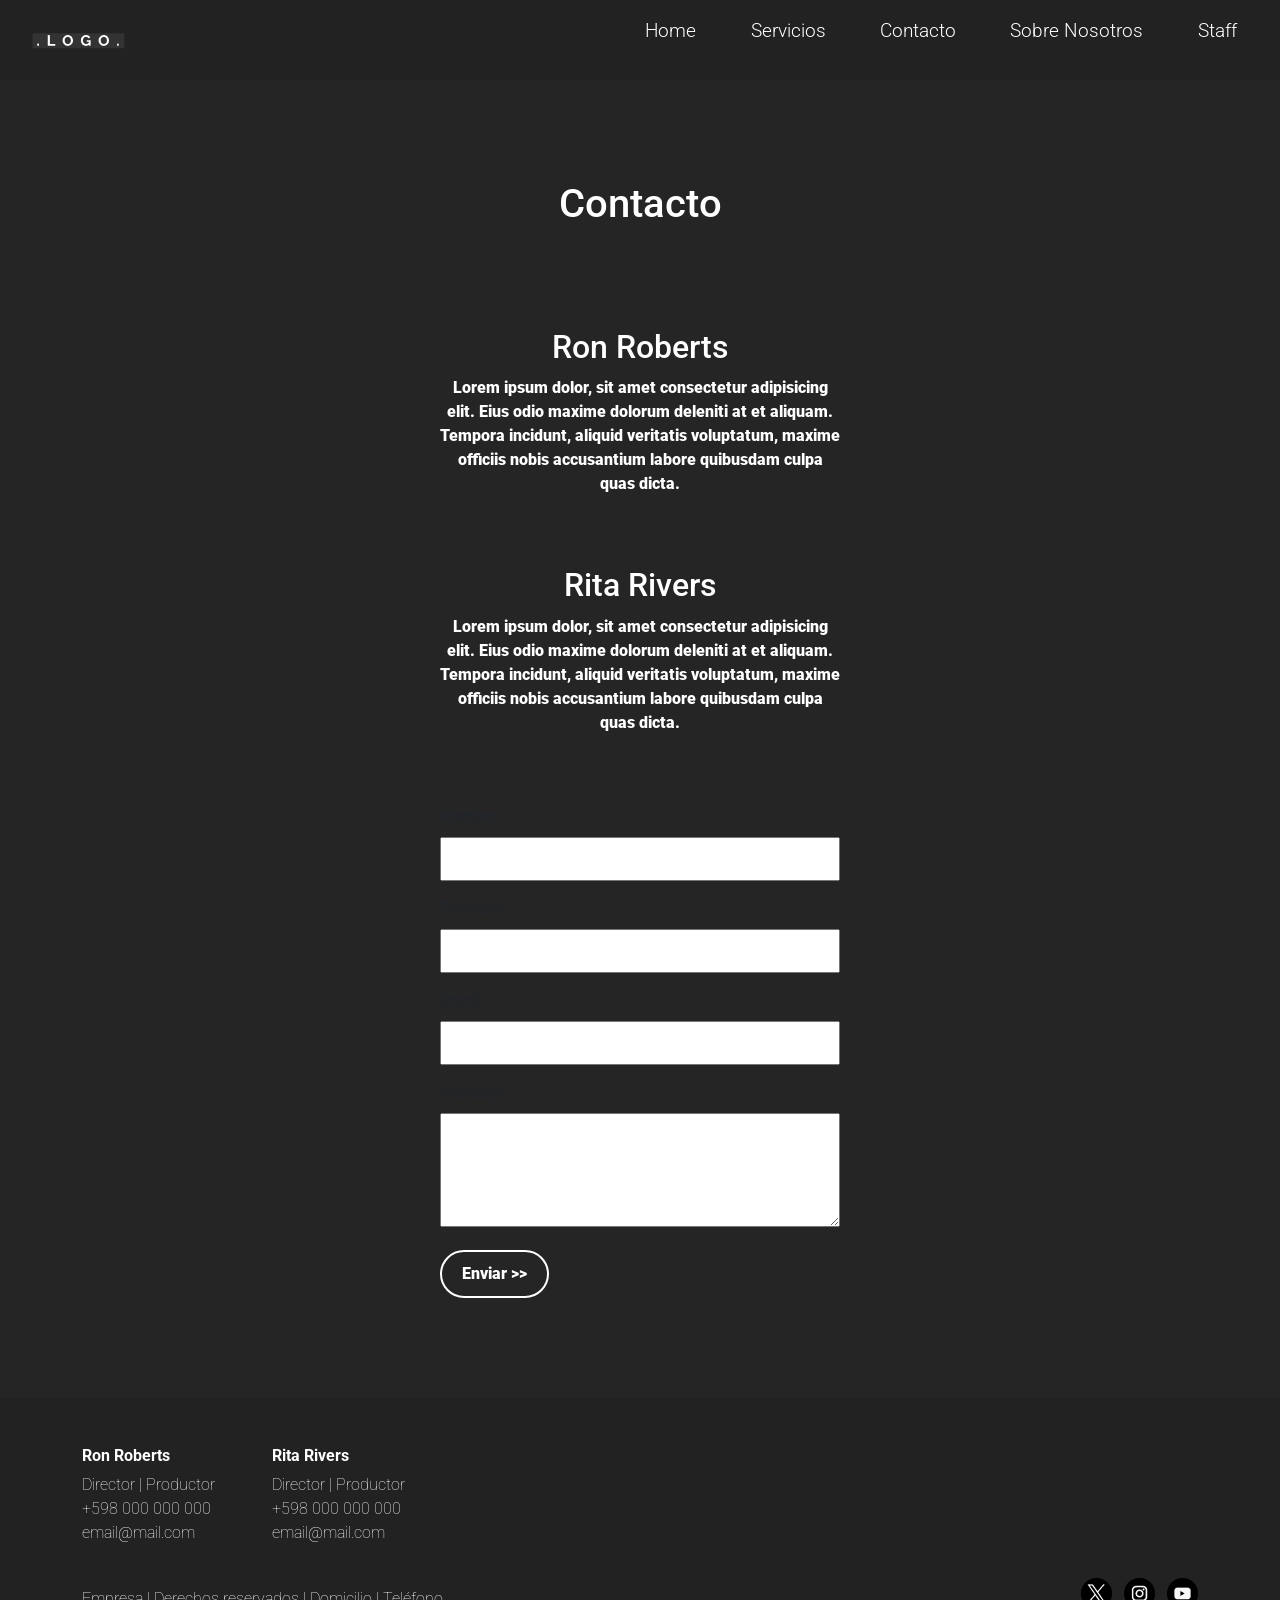
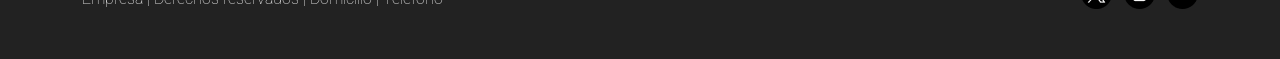
==== paginas/contacto.html @ afe0f694 "Adaptación de sección Servicios a responsive" ====
<!DOCTYPE html>
<html lang="es">
  <head>
    <meta charset="UTF-8" />
    <meta name="viewport" content="width=device-width, initial-scale=1.0" />
    <link href="https://cdn.jsdelivr.net/npm/bootstrap@5.1.3/dist/css/bootstrap.min.css" rel="stylesheet" integrity="sha384-1BmE4kWBq78iYhFldvKuhfTAU6auU8tT94WrHftjDbrCEXSU1oBoqyl2QvZ6jIW3" crossorigin="anonymous">
    <link rel="preconnect" href="https://fonts.googleapis.com" />
    <link rel="preconnect" href="https://fonts.gstatic.com" crossorigin />
    <link href="https://fonts.googleapis.com/css2?family=Roboto:ital,wght@0,100;0,300;0,400;0,500;0,700;0,900;1,100;1,300;1,400;1,500;1,700;1,900&display=swap" rel="stylesheet"/>
    <link rel="preconnect" href="https://fonts.googleapis.com" />
    <link rel="preconnect" href="https://fonts.gstatic.com" crossorigin />
    <link href="https://fonts.googleapis.com/css2?family=Raleway:ital,wght@0,100..900;1,100..900&family=Roboto:ital,wght@0,100;0,300;0,400;0,500;0,700;0,900;1,100;1,300;1,400;1,500;1,700;1,900&display=swap" rel="stylesheet" />
    <link href="https://fonts.cdnfonts.com/css/helvetica-neue-55" rel="stylesheet">
    <link rel="stylesheet" href="../estilos/estilos.css" />
    <title>Contacto</title>
  </head>
  <body>
    <header class="header">
      <nav class="navbar">
        <a href="../index.html"><img src="../imagenes/Logo.png" alt="Logo de empresa"></a>

          <label class="labe_hamburguesa" for="menu_hamburguesa">
              <svg
                  xmlns="http://www.w3.org/2000/svg"
                  width="35"
                  height="35"
                  fill="currentColor"
                  class="list_icon"
                  viewBox="0 0 16 16"
              >
                  <path
                      fill-rule="evenodd"
                      d="M2.5 12a.5.5 0 0 1 .5-.5h10a.5.5 0 0 1 0 1H3a.5.5 0 0 1-.5-.5zm0-4a.5.5 0 0 1 .5-.5h10a.5.5 0 0 1 0 1H3a.5.5 0 0 1-.5-.5zm0-4a.5.5 0 0 1 .5-.5h10a.5.5 0 0 1 0 1H3a.5.5 0 0 1-.5-.5z"
                  />
              </svg>
          </label>

          <input class="menu_hamburguesa" type="checkbox" name="" id="menu_hamburguesa">

          <ul class="ul_enlace">
              <li class="li_enlace">
                  <a href="../index.html" class="enlace">Home</a>
              </li>
              <li class="li_enlace">
                  <a href="../paginas/servicios.html" class="enlace">Servicios</a>
              </li>
              <li class="li_enlace">
                  <a href="../paginas/contacto.html" class="enlace">Contacto</a>
              </li>
              <li class="li_enlace">
                <a href="../paginas/sobre-nosotros.html" class="enlace">Sobre Nosotros</a>
            </li>
            <li class="li_enlace">
              <a href="../paginas/staff.html" class="enlace">Staff</a>
            </li>
          </ul>
      </nav>
  </header>
    <main>
      <div class="main-title"><h1>Contacto</h1></div>
      <section class="contact-info-section">
        <div class="contact-txt1">
          <h2>Ron Roberts</h2>
          <p>
            Lorem ipsum dolor, sit amet consectetur adipisicing elit. Eius odio
            maxime dolorum deleniti at et aliquam. Tempora incidunt, aliquid
            veritatis voluptatum, maxime officiis nobis accusantium labore
            quibusdam culpa quas dicta.
          </p>
        </div>
        <div class="contact-txt2">
          <h2>Rita Rivers</h2>
          <p>
            Lorem ipsum dolor, sit amet consectetur adipisicing elit. Eius odio
            maxime dolorum deleniti at et aliquam. Tempora incidunt, aliquid
            veritatis voluptatum, maxime officiis nobis accusantium labore
            quibusdam culpa quas dicta.
          </p>
        </div>
      </section>
      <form action="#" method="post">
        <label for="nombre">Nombre:</label>
        <input type="text" id="nombre" name="nombre" required>
    
        <label for="telefono">Teléfono:</label>
        <input type="tel" id="telefono" name="telefono">
    
        <label for="email">Email:</label>
        <input type="email" id="email" name="email" required>
    
        <label for="mensaje">Mensaje:</label>
        <textarea id="mensaje" name="mensaje" rows="4" required></textarea>
    
        <button type="submit">Enviar >></button>
      </form>
    </main>
    <footer class="custom-footer">
      <div class="container py-4 py-lg-5">
        <div class="row">
            <div class="col-sm-4 col-md-2 text-lg-start d-flex flex-column">
                <h3 class="fs-6 fw-bold">Ron Roberts</h3>
                <ul class="list-unstyled">
                    <li>Director | Productor</li>
                    <li>+598 000 000 000</li>
                    <li><a href="#">email@mail.com</a></li>
                </ul>
            </div>
            <div class="col-sm-4 col-md-2 text-lg-start d-flex flex-column">
              <h3 class="fs-6 fw-bold">Rita Rivers</h3>
              <ul class="list-unstyled">
                  <li>Director | Productor</li>
                  <li>+598 000 000 000</li>
                  <li><a href="#">email@mail.com</a></li>
                </ul>
            </div>
      
        <div class="text-muted d-flex justify-content-between align-items-center pt-3">
          <p class="mb-0">Empresa | Derechos reservados | Domicilio | Teléfono</p>
          <ul class="list-inline mb-0">
            <li class="list-inline-item">
              <a href="https://twitter.com/home?lang=es" class="icon-X" target="_blank">
                <img src="../imagenes/RRSS/X-Black.png" alt="X" />
              </a>
            </li>
            <li class="list-inline-item">
              <a href="https://www.instagram.com/" class="icon-IG" target="_blank">
                <img src="../imagenes/RRSS/IG-Black.png" alt="Instagram" />
              </a>
            </li>
            <li class="list-inline-item">
              <a href="https://www.youtube.com/" class="icon-YT" target="_blank">
                <img src="../imagenes/RRSS/YT-Black.png" alt="Youtube" />
              </a>
            </li>
          </ul>
        </div>  
      </div>
    </footer>
    <script src="https://cdn.jsdelivr.net/npm/@popperjs/core@2.10.2/dist/umd/popper.min.js" integrity="sha384-7+zCNj/IqJ95wo16oMtfsKbZ9ccEh31eOz1HGyDuCQ6wgnyJNSYdrPa03rtR1zdB" crossorigin="anonymous"></script>
    <script src="https://cdn.jsdelivr.net/npm/bootstrap@5.1.3/dist/js/bootstrap.min.js" integrity="sha384-QJHtvGhmr9XOIpI6YVutG+2QOK9T+ZnN4kzFN1RtK3zEFEIsxhlmWl5/YESvpZ13" crossorigin="anonymous"></script>
  </body>
</html>
---- estilos/estilos.css ----
* {
  margin: 0;
  padding: 0;
  box-sizing: border-box;
}

  @font-face {
  font-family: "Roboto";
  src: url("../fonts/Roboto-Black.ttf"), url("../fonts/Roboto-BlackItalic.ttf"),
  url("../fonts/Roboto-Bold.ttf"),url("../fonts/Roboto-LightItalic.ttf"),
  url("../fonts/Roboto-BoldItalic.ttf"),url("../fonts/Roboto-Medium.ttf")
  url("../fonts/Roboto-Italic.ttf"),url("../fonts/Roboto-MediumItalic.ttf")
  url("../fonts/Roboto-Light.ttf");
  }

  @font-face {
    font-family: "Raleway";
    src: url("../fonts/Raleway-Italic-VariableFont_wght.ttf") format("truetype"),
    url("../fonts/Raleway-VariableFont_wght.ttf") format("truetype"),
    url("../fonts/static/Raleway-Black.ttf") format("truetype"),
    url("../fonts/static/Raleway-Bold.ttf") format("truetype"),
    url("../fonts/static/Raleway-ExtraBold.ttf") format("truetype");
  }

body {
  font-family: "Roboto", sans-serif;
  background-color: #252525;
}


/*Nav*/

a{
  text-decoration: none;
}
ol,ul{
  list-style: none;
}

.header {
  position: relative;
  z-index: 9999;
  height: 80px;
  background-color:#222222;
}
.navbar {
  height: 100%;
  display: flex;
  justify-content: space-between;
  align-items: center;
  flex-wrap: wrap;
  padding: 0 2rem;
}
.menu_hamburguesa{
  display: none;
}
.menu_hamburguesa:checked + .ul_enlace {
  height: calc(100vh - 80px);
}
.logo {
  color: #fff;
}

.list_icon {
  color: #fff;
  cursor: pointer;
}
.ul_enlace {
  width: 100%;
  background-color: #222222;
  position: absolute;
  top: 80px;
  left: 0;
  height: 0;
  overflow: hidden;

  /* height: calc(100vh - 80px); */
  display: flex;
  flex-direction: column;
  justify-content: center;
  align-items: center;
  gap: 3rem;

  transition: all .3s;
}

.enlace {
  font-size: 3em;
  color: #fff;
  font-weight: 300;
}

@media (max-width: 576px) {
  .enlace {
      font-size: 2em;
  }
}

@media (min-width:768px){
  .labe_hamburguesa {
      display: none;
  } 

  .ul_enlace {
    width: 100%;
    background-color: #222222;
    position: fixed; 
    top: 80px;
    left: 0;
    height: calc(100vh - 80px);
    overflow: hidden;
    display: flex;
    flex-direction: column;
    justify-content: center;
    align-items: center;
    gap: 3rem;
    transition: all .3s;
  }
  
  @media (min-width: 768px) {
    .ul_enlace {
      position: static;
      width: auto;
      height: auto;
      flex-direction: row;
      gap: 2rem;
      z-index: auto;
    }
  }

  .enlace{
      font-size: 1.2rem;
      transition: all .3s;
      padding: .2rem .7rem;
  }
  .enlace:hover{
      color: #ff164b;
  }
}

/*Main Titles*/

.main-title {
  text-align: center;
  margin-top: 100px;
  margin-bottom: 100px;
}

.main-title h1 {
  margin: 0;
  color: #fff;
}

/*work-cards*/

.card-group {
  margin: -2px;
}

/*Sección Info*/

.info-section {
  margin: 70px 0 30px 0;
}

.intro-txt {
  font-size: 25px;
}

/*director-cards*/

.director-info-section {
  text-align: left;
  display: flex;
  justify-content: center;
  align-items: center;
  height: 50vh;
}

.director-txt1 {
  width: 600px;
  padding: 20px;
}

.director-info-section button {
  margin: 10px 0 0 0;
  padding: 10px 20px;
  font-size: 16px;
  background-color: transparent;
  color: #fff;
  border: 2px solid #fff;
  border-radius: 50px;
  cursor: pointer;
}

.director-info-section h2,
p {
  line-height: 1.5;
  color: #fff;
  margin-top: 10px;
  margin-bottom: 10px;
}

.director-cards {
  display: flex;
  flex-direction: column;
  justify-content: space-between;
}

.director-cards-wrap {
  display: flex;
  justify-content: space-between;
  flex-basis: 50%;
}

.director-div {
  position: relative;
  display: inline-block;
}

.director-div:hover .overlay {
  display: block;
}

.overlay {
  position: absolute;
  top: 0;
  left: 0;
  width: 100%;
  height: 270px;
  background-color: rgba(121, 13, 72, 0.7);
  display: none;
}

.overlay p {
  color: #fff;
  margin-top: 200px;
  margin-left: 20px;
}

.overlay:hover {
  display: block;
}

/*BUTTON Ver Más*/

.my-button {
  margin-left: 50px;
  padding: 10px 20px;
  font-size: 16px;
  background-color: transparent;
  color: #fff;
  border: 2px solid #fff;
  border-radius: 50px;
  cursor: pointer;
}

/*info-section*/

.info-section {
  margin: 130px 0 50px 0;
}

.info-txt1 {
  font-family: "Roboto", sans-serif;
  font-weight: 100;
  font-style: normal;
  line-height: 1.5;
  margin-left: 50px;
  width: 600px;
  color: #fff;
}

/*Service cards*/

.srvice-cards {
  display: flex;
  width: 95%;
}

.service-cards-container {
  display: flex;
  width: 100%;
}

.half-width {
  flex: 1;
  box-sizing: border-box;
}

.full-width {
  width: 100%;
  box-sizing: border-box;
}

.service-info-section {
  text-align: center;
}

.service {
  margin: 70px 0 70px 0;
  text-align: center;
}

/*Servicios*/

.white {
  background-color: #fff;
}
.servicios_encabezados {
  font-size: calc(10px + 9.9vw);
  font-family: 'Helvetica Neue', sans-serif;
  font-weight:900;
  color: #222222;
}

.servicios_link {
  font-size: calc(10px + 1.0vw);
  font-weight:600;
}

.servicios_link a {
  color: #222222; 
  font-family: 'Helvetica Neue', sans-serif; 
  text-decoration: underline;
}

.servicios_parrafo {
  font-size: calc(5px + 1.0vw);
  font-family: 'Roboto', sans-serif;
  font-weight:300;
  color: #ffffff;
}

/*Contact*/

.contact-info-section {
  width: 100%;
  display: flex;
  justify-content: center;
  align-items: center;
  flex-direction: column;
}

.contact-txt1,
.contact-txt2 {
  width: 400px;
  text-align: center;
  margin-bottom: 60px;
}

.contact-txt1 h2,
p {
  color: #fff;
}

.contact-txt2 h2,
p {
  color: #fff;
}

/*Form*/

form {
  max-width: 400px;
  margin: 0 auto;
}

label {
  display: block;
  margin-bottom: 8px;
}

input,
textarea {
  width: 100%;
  padding: 8px;
  margin-bottom: 16px;
  box-sizing: border-box;
}

button {
  padding: 10px 20px;
  font-size: 16px;
  background-color: transparent;
  color: #fff;
  border: 2px solid #fff;
  border-radius: 50px;
  cursor: pointer;
  margin-bottom: 100px;
}

/*Footer*/
.custom-footer {
  font-family: "Roboto", sans-serif;
  font-weight: 100;
  background-color: #222222; 
  color: #fff; 
}

.custom-footer a {
  color: #fff; 
}

/*Hover icons*/

.icon-X:hover img,
.icon-IG:hover img,
.icon-YT:hover img {
  transform: scale(1.2);
  opacity: 0.8;
  transition: transform 0.5s ease-in-out;
}

.icon-X:hover img {
  content: url(../imagenes/RRSS/X-Red.png);
}

.icon-IG:hover img {
  content: url(../imagenes/RRSS/IG-Red.png);
}

.icon-YT:hover img {
  content: url(../imagenes/RRSS/YT-Red.png);
}
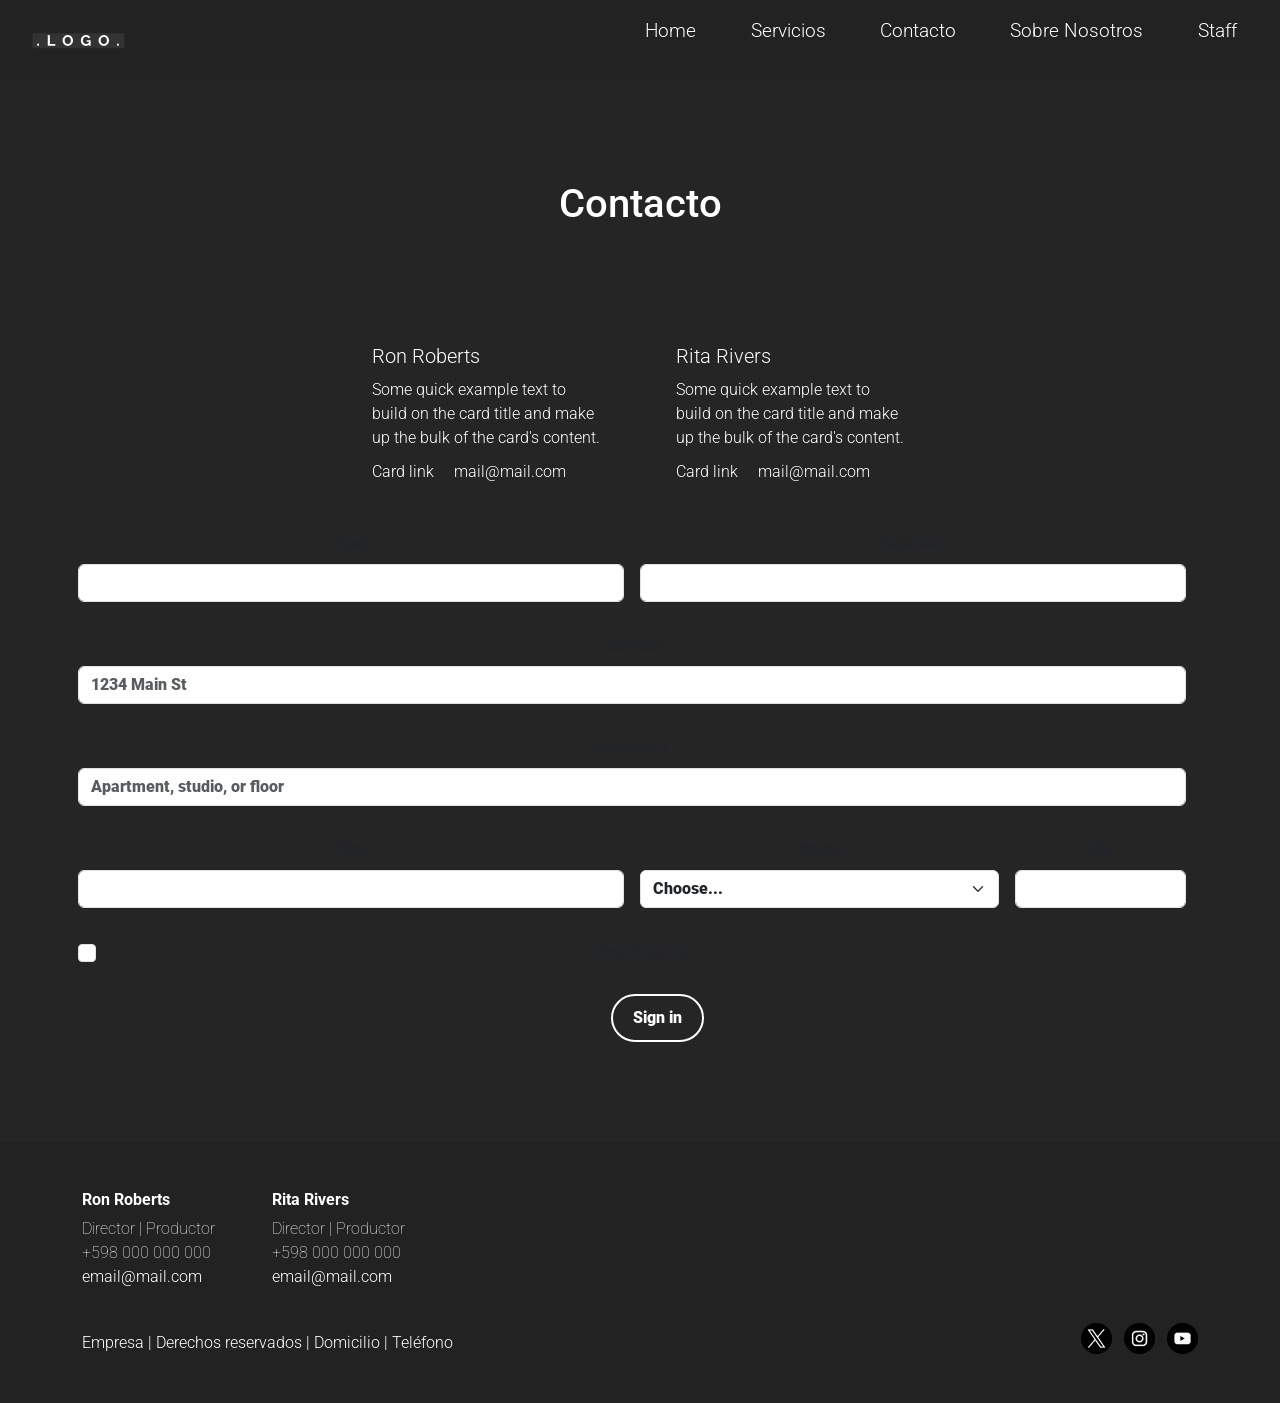
==== commit bcfa16ba: "Contacto adaptado a responsive" ====
--- a/paginas/contacto.html
+++ b/paginas/contacto.html
@@ -58,8 +58,8 @@
   </header>
     <main>
       <div class="main-title"><h1>Contacto</h1></div>
-      <section class="contact-info-section">
-        <div class="contact-txt1">
+      <section class="container-fluid">
+       <!-- <div class="contact-txt1">
           <h2>Ron Roberts</h2>
           <p>
             Lorem ipsum dolor, sit amet consectetur adipisicing elit. Eius odio
@@ -76,23 +76,74 @@
             veritatis voluptatum, maxime officiis nobis accusantium labore
             quibusdam culpa quas dicta.
           </p>
+        </div> -->
+        <div class="row justify-content-center">
+          <div class="card mx-2" style="width: 18rem;">
+            <div class="card-body">
+              <h5 class="card-title">Ron Roberts</h5>
+              <p class="card-text">Some quick example text to build on the card title and make up the bulk of the card's content.</p>
+              <a href="#" class="card-link">Card link</a>
+              <a href="#" class="card-link">mail@mail.com</a>
+            </div>
+          </div>
+          <div class="card mx-2" style="width: 18rem;">
+            <div class="card-body">
+              <h5 class="card-title">Rita Rivers</h5>
+              <p class="card-text">Some quick example text to build on the card title and make up the bulk of the card's content.</p>
+              <a href="#" class="card-link">Card link</a>
+              <a href="#" class="card-link">mail@mail.com</a>
+            </div>
+          </div>
         </div>
       </section>
-      <form action="#" method="post">
-        <label for="nombre">Nombre:</label>
-        <input type="text" id="nombre" name="nombre" required>
-    
-        <label for="telefono">Teléfono:</label>
-        <input type="tel" id="telefono" name="telefono">
-    
-        <label for="email">Email:</label>
-        <input type="email" id="email" name="email" required>
-    
-        <label for="mensaje">Mensaje:</label>
-        <textarea id="mensaje" name="mensaje" rows="4" required></textarea>
-    
-        <button type="submit">Enviar >></button>
-      </form>
+      <div class="container text-center">
+        <div class="row">
+          <form class="row g-3">
+            <div class="col-md-6">
+              <label for="inputEmail4" class="form-label">Email</label>
+              <input type="email" class="form-control" id="inputEmail4">
+            </div>
+            <div class="col-md-6">
+              <label for="inputPassword4" class="form-label">Password</label>
+              <input type="password" class="form-control" id="inputPassword4">
+            </div>
+            <div class="col-12">
+              <label for="inputAddress" class="form-label">Address</label>
+              <input type="text" class="form-control" id="inputAddress" placeholder="1234 Main St">
+            </div>
+            <div class="col-12">
+              <label for="inputAddress2" class="form-label">Address 2</label>
+              <input type="text" class="form-control" id="inputAddress2" placeholder="Apartment, studio, or floor">
+            </div>
+            <div class="col-md-6">
+              <label for="inputCity" class="form-label">City</label>
+              <input type="text" class="form-control" id="inputCity">
+            </div>
+            <div class="col-md-4">
+              <label for="inputState" class="form-label">State</label>
+              <select id="inputState" class="form-select">
+                <option selected>Choose...</option>
+                <option>...</option>
+              </select>
+            </div>
+            <div class="col-md-2">
+              <label for="inputZip" class="form-label">Zip</label>
+              <input type="text" class="form-control" id="inputZip">
+            </div>
+            <div class="col-12">
+              <div class="form-check">
+                <input class="form-check-input" type="checkbox" id="gridCheck">
+                <label class="form-check-label" for="gridCheck">
+                  Check me out
+                </label>
+              </div>
+            </div>
+            <div class="col-12">
+              <button type="submit" class="btn btn-primary my-button">Sign in</button>
+            </div>
+          </form>
+        </div>
+      </div> 
     </main>
     <footer class="custom-footer">
       <div class="container py-4 py-lg-5">
--- a/estilos/estilos.css
+++ b/estilos/estilos.css
@@ -33,6 +33,7 @@
 a{
   text-decoration: none;
 }
+
 ol,ul{
   list-style: none;
 }
@@ -43,6 +44,7 @@
   height: 80px;
   background-color:#222222;
 }
+
 .navbar {
   height: 100%;
   display: flex;
@@ -51,12 +53,15 @@
   flex-wrap: wrap;
   padding: 0 2rem;
 }
+
 .menu_hamburguesa{
   display: none;
 }
+
 .menu_hamburguesa:checked + .ul_enlace {
   height: calc(100vh - 80px);
 }
+
 .logo {
   color: #fff;
 }
@@ -73,8 +78,6 @@
   left: 0;
   height: 0;
   overflow: hidden;
-
-  /* height: calc(100vh - 80px); */
   display: flex;
   flex-direction: column;
   justify-content: center;
@@ -100,6 +103,7 @@
   .labe_hamburguesa {
       display: none;
   } 
+}
 
   .ul_enlace {
     width: 100%;
@@ -133,10 +137,10 @@
       transition: all .3s;
       padding: .2rem .7rem;
   }
+
   .enlace:hover{
       color: #ff164b;
   }
-}
 
 /*Main Titles*/
 
@@ -228,7 +232,7 @@
   left: 0;
   width: 100%;
   height: 270px;
-  background-color: rgba(121, 13, 72, 0.7);
+  background-color: rgba(37, 37, 37, 0.7);
   display: none;
 }
 
@@ -334,29 +338,17 @@
 
 /*Contact*/
 
-.contact-info-section {
-  width: 100%;
-  display: flex;
-  justify-content: center;
-  align-items: center;
-  flex-direction: column;
-}
-
-.contact-txt1,
-.contact-txt2 {
-  width: 400px;
-  text-align: center;
-  margin-bottom: 60px;
-}
-
-.contact-txt1 h2,
-p {
-  color: #fff;
-}
-
-.contact-txt2 h2,
-p {
-  color: #fff;
+.card {
+  background-color: #252525;
+  border: #fff;
+}
+
+.card h5,
+p,
+a {
+  color: #fff;
+  font-family: "Roboto", sans-serif;
+  font-weight: 300;
 }
 
 /*Form*/
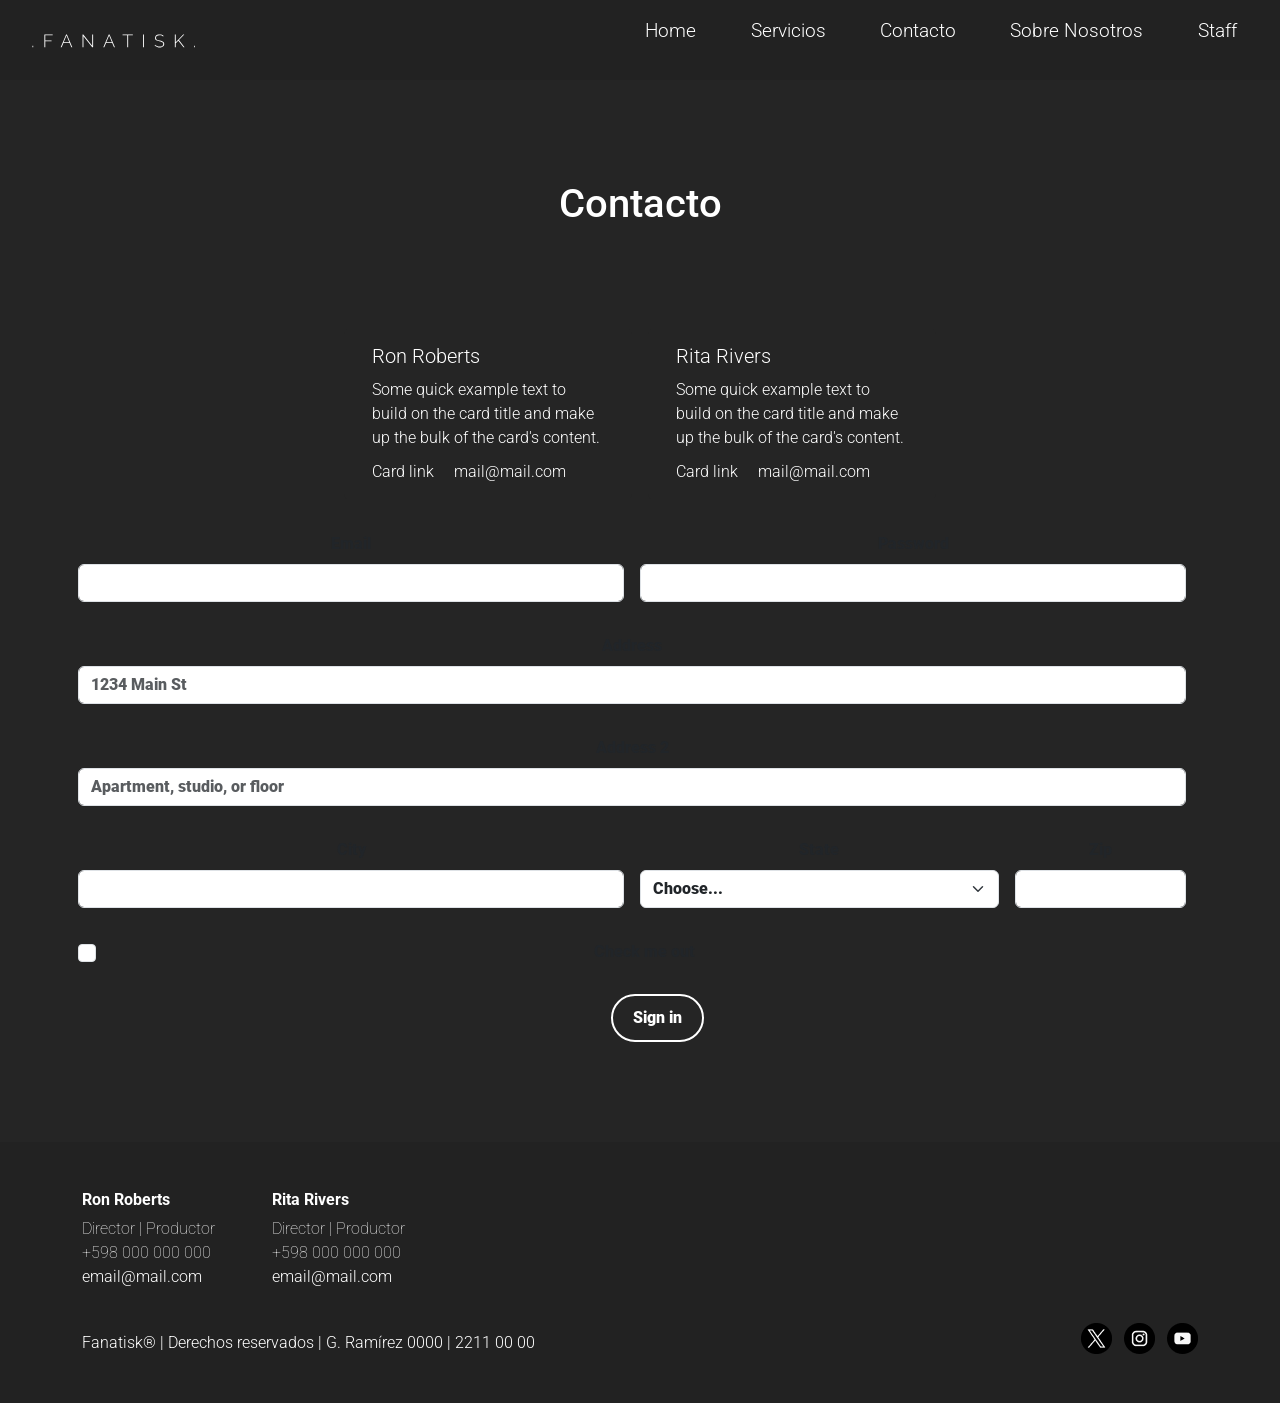
==== commit 8c2a18e4: "subida de logo svg" ====
--- a/paginas/contacto.html
+++ b/paginas/contacto.html
@@ -4,6 +4,7 @@
     <meta charset="UTF-8" />
     <meta name="viewport" content="width=device-width, initial-scale=1.0" />
     <link href="https://cdn.jsdelivr.net/npm/bootstrap@5.1.3/dist/css/bootstrap.min.css" rel="stylesheet" integrity="sha384-1BmE4kWBq78iYhFldvKuhfTAU6auU8tT94WrHftjDbrCEXSU1oBoqyl2QvZ6jIW3" crossorigin="anonymous">
+    <!-- Fuentes -->
     <link rel="preconnect" href="https://fonts.googleapis.com" />
     <link rel="preconnect" href="https://fonts.gstatic.com" crossorigin />
     <link href="https://fonts.googleapis.com/css2?family=Roboto:ital,wght@0,100;0,300;0,400;0,500;0,700;0,900;1,100;1,300;1,400;1,500;1,700;1,900&display=swap" rel="stylesheet"/>
@@ -11,14 +12,17 @@
     <link rel="preconnect" href="https://fonts.gstatic.com" crossorigin />
     <link href="https://fonts.googleapis.com/css2?family=Raleway:ital,wght@0,100..900;1,100..900&family=Roboto:ital,wght@0,100;0,300;0,400;0,500;0,700;0,900;1,100;1,300;1,400;1,500;1,700;1,900&display=swap" rel="stylesheet" />
     <link href="https://fonts.cdnfonts.com/css/helvetica-neue-55" rel="stylesheet">
+    <!-- Estilos CSS-->
     <link rel="stylesheet" href="../estilos/estilos.css" />
     <title>Contacto</title>
   </head>
   <body>
+    <!-- Barra de navegación dentro de header-->
     <header class="header">
       <nav class="navbar">
-        <a href="../index.html"><img src="../imagenes/Logo.png" alt="Logo de empresa"></a>
+        <a href="../index.html"><img src="../imagenes/fanatisk.svg" alt="Logo de empresa"></a>
 
+          <!-- Menú Hamburguesa que se activa para pantallas mobile -->
           <label class="labe_hamburguesa" for="menu_hamburguesa">
               <svg
                   xmlns="http://www.w3.org/2000/svg"
@@ -55,28 +59,12 @@
             </li>
           </ul>
       </nav>
-  </header>
+    </header>
+    <!-- Contenido principal -->
     <main>
+
       <div class="main-title"><h1>Contacto</h1></div>
       <section class="container-fluid">
-       <!-- <div class="contact-txt1">
-          <h2>Ron Roberts</h2>
-          <p>
-            Lorem ipsum dolor, sit amet consectetur adipisicing elit. Eius odio
-            maxime dolorum deleniti at et aliquam. Tempora incidunt, aliquid
-            veritatis voluptatum, maxime officiis nobis accusantium labore
-            quibusdam culpa quas dicta.
-          </p>
-        </div>
-        <div class="contact-txt2">
-          <h2>Rita Rivers</h2>
-          <p>
-            Lorem ipsum dolor, sit amet consectetur adipisicing elit. Eius odio
-            maxime dolorum deleniti at et aliquam. Tempora incidunt, aliquid
-            veritatis voluptatum, maxime officiis nobis accusantium labore
-            quibusdam culpa quas dicta.
-          </p>
-        </div> -->
         <div class="row justify-content-center">
           <div class="card mx-2" style="width: 18rem;">
             <div class="card-body">
@@ -96,6 +84,8 @@
           </div>
         </div>
       </section>
+
+      <!-- Formulario de contacto -->
       <div class="container text-center">
         <div class="row">
           <form class="row g-3">
@@ -143,10 +133,15 @@
             </div>
           </form>
         </div>
-      </div> 
+      </div>
+
     </main>
+    <!-- Pie de página -->
     <footer class="custom-footer">
+
       <div class="container py-4 py-lg-5">
+
+        <!-- Contenedor Info Directores -->
         <div class="row">
             <div class="col-sm-4 col-md-2 text-lg-start d-flex flex-column">
                 <h3 class="fs-6 fw-bold">Ron Roberts</h3>
@@ -164,9 +159,10 @@
                   <li><a href="#">email@mail.com</a></li>
                 </ul>
             </div>
-      
+        
+            <!-- Contenedor Copyright y RRSS Icons -->
         <div class="text-muted d-flex justify-content-between align-items-center pt-3">
-          <p class="mb-0">Empresa | Derechos reservados | Domicilio | Teléfono</p>
+          <p class="mb-0">Fanatisk® | Derechos reservados | G. Ramírez 0000 | 2211 00 00</p>
           <ul class="list-inline mb-0">
             <li class="list-inline-item">
               <a href="https://twitter.com/home?lang=es" class="icon-X" target="_blank">
@@ -187,6 +183,7 @@
         </div>  
       </div>
     </footer>
+    <!-- Script Bootstrap -->
     <script src="https://cdn.jsdelivr.net/npm/@popperjs/core@2.10.2/dist/umd/popper.min.js" integrity="sha384-7+zCNj/IqJ95wo16oMtfsKbZ9ccEh31eOz1HGyDuCQ6wgnyJNSYdrPa03rtR1zdB" crossorigin="anonymous"></script>
     <script src="https://cdn.jsdelivr.net/npm/bootstrap@5.1.3/dist/js/bootstrap.min.js" integrity="sha384-QJHtvGhmr9XOIpI6YVutG+2QOK9T+ZnN4kzFN1RtK3zEFEIsxhlmWl5/YESvpZ13" crossorigin="anonymous"></script>
   </body>
--- a/estilos/estilos.css
+++ b/estilos/estilos.css
@@ -1,8 +1,12 @@
+/*FORMATO*/
+
 * {
   margin: 0;
   padding: 0;
   box-sizing: border-box;
 }
+
+/*FONTS*/
 
   @font-face {
   font-family: "Roboto";
@@ -22,19 +26,31 @@
     url("../fonts/static/Raleway-ExtraBold.ttf") format("truetype");
   }
 
+
+  /*BODY*/
+
 body {
   font-family: "Roboto", sans-serif;
   background-color: #252525;
 }
 
 
-/*Nav*/
-
-a{
+/*NAV*/
+
+.navbar img {
+  filter: invert(100%);
+}
+
+.navbar img:hover {
+  opacity: 0.5;
+  transition: opacity 0.5s ease-in-out;
+}
+
+a {
   text-decoration: none;
 }
 
-ol,ul{
+ul, ol {
   list-style: none;
 }
 
@@ -42,7 +58,7 @@
   position: relative;
   z-index: 9999;
   height: 80px;
-  background-color:#222222;
+  background-color: #222222;
 }
 
 .navbar {
@@ -54,7 +70,7 @@
   padding: 0 2rem;
 }
 
-.menu_hamburguesa{
+.menu_hamburguesa {
   display: none;
 }
 
@@ -70,6 +86,7 @@
   color: #fff;
   cursor: pointer;
 }
+
 .ul_enlace {
   width: 100%;
   background-color: #222222;
@@ -83,64 +100,46 @@
   justify-content: center;
   align-items: center;
   gap: 3rem;
-
-  transition: all .3s;
+  transition: all 0.3s;
+}
+
+@media (min-width: 768px) {
+  .ul_enlace {
+    position: static;
+    width: auto;
+    height: auto;
+    flex-direction: row;
+    gap: 2rem;
+    z-index: auto;
+    top: auto;
+    left: auto;
+  }
 }
 
 .enlace {
-  font-size: 3em;
+  font-size: 1.2rem;
   color: #fff;
   font-weight: 300;
+  transition: all 0.3s;
+  padding: 0.2rem 0.7rem;
+}
+
+.enlace:hover {
+  color: #ff164b;
 }
 
 @media (max-width: 576px) {
   .enlace {
-      font-size: 2em;
+    font-size: 2em;
   }
 }
 
-@media (min-width:768px){
+@media (min-width: 768px) {
   .labe_hamburguesa {
-      display: none;
-  } 
-}
-
-  .ul_enlace {
-    width: 100%;
-    background-color: #222222;
-    position: fixed; 
-    top: 80px;
-    left: 0;
-    height: calc(100vh - 80px);
-    overflow: hidden;
-    display: flex;
-    flex-direction: column;
-    justify-content: center;
-    align-items: center;
-    gap: 3rem;
-    transition: all .3s;
+    display: none;
   }
-  
-  @media (min-width: 768px) {
-    .ul_enlace {
-      position: static;
-      width: auto;
-      height: auto;
-      flex-direction: row;
-      gap: 2rem;
-      z-index: auto;
-    }
-  }
-
-  .enlace{
-      font-size: 1.2rem;
-      transition: all .3s;
-      padding: .2rem .7rem;
-  }
-
-  .enlace:hover{
-      color: #ff164b;
-  }
+}
+
 
 /*Main Titles*/
 
@@ -163,12 +162,8 @@
 
 /*Sección Info*/
 
-.info-section {
-  margin: 70px 0 30px 0;
-}
-
-.intro-txt {
-  font-size: 25px;
+.altura_texto {
+  height: 200px;
 }
 
 /*director-cards*/
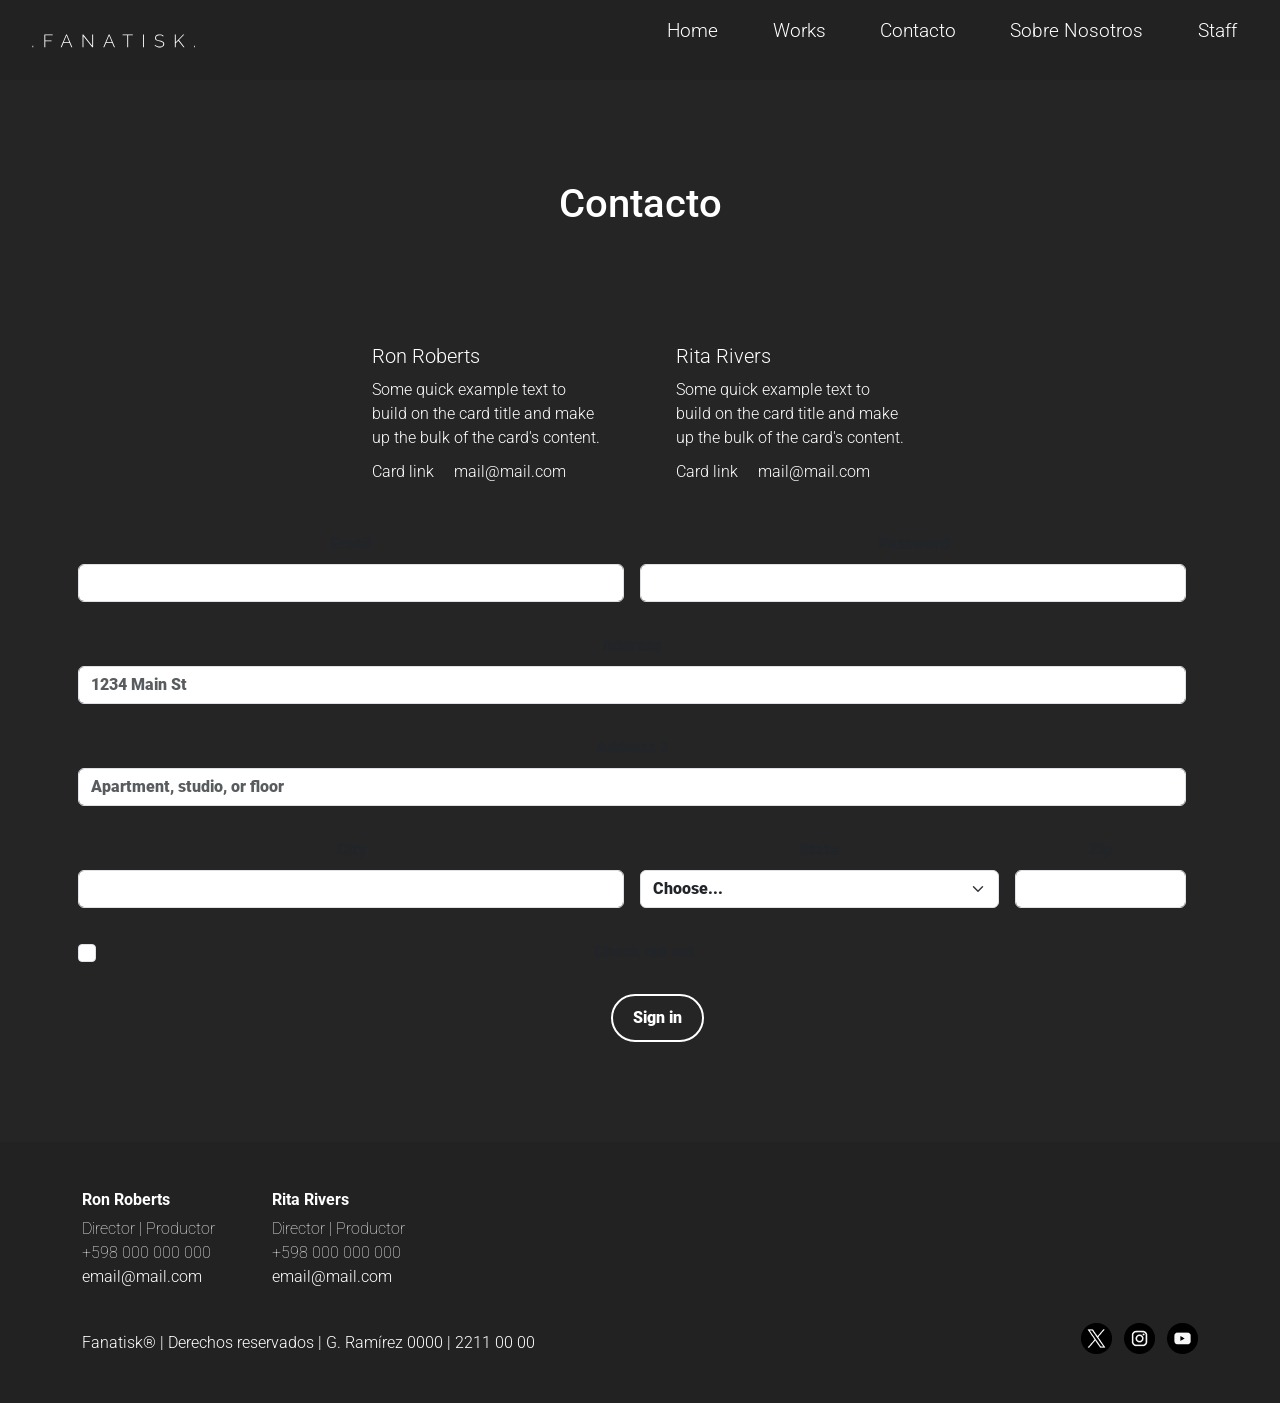
==== commit 948a422b: "subida de nueva pagina Works" ====
--- a/paginas/contacto.html
+++ b/paginas/contacto.html
@@ -46,7 +46,7 @@
                   <a href="../index.html" class="enlace">Home</a>
               </li>
               <li class="li_enlace">
-                  <a href="../paginas/servicios.html" class="enlace">Servicios</a>
+                  <a href="../paginas/works.html" class="enlace">Works</a>
               </li>
               <li class="li_enlace">
                   <a href="../paginas/contacto.html" class="enlace">Contacto</a>
--- a/estilos/estilos.css
+++ b/estilos/estilos.css
@@ -78,9 +78,6 @@
   height: calc(100vh - 80px);
 }
 
-.logo {
-  color: #fff;
-}
 
 .list_icon {
   color: #fff;
@@ -154,6 +151,43 @@
   color: #fff;
 }
 
+/*Sección Feed con cards de trabajos realizados*/
+
+.card-overlay {
+  position: absolute;
+  top: 0;
+  left: 0;
+  width: 100%;
+  height: 100%;
+  mix-blend-mode: multiply;
+  background-color: rgba(255, 22, 75, 0.8);
+  opacity: 0;
+  transition: opacity 0.3s ease-in-out;
+}
+
+.card:hover .card-overlay {
+  opacity: 1;
+}
+
+.card h2 {
+  font-family: "Roboto";
+  font-size: medium;
+  font-weight: 100;
+  position: absolute;
+  top: 50%;
+  left: 50%;
+  transform: translate(-50%, -50%) translateY(60%);
+  color: white;
+  opacity: 0;
+  transition: opacity 0.3s ease-in-out, transform 0.6s ease-in-out;
+  z-index: 1;
+}
+
+.card:hover h2 {
+  opacity: 1; 
+  transform: translate(-50%, -50%) translateY(0); 
+}
+
 /*work-cards*/
 
 .card-group {
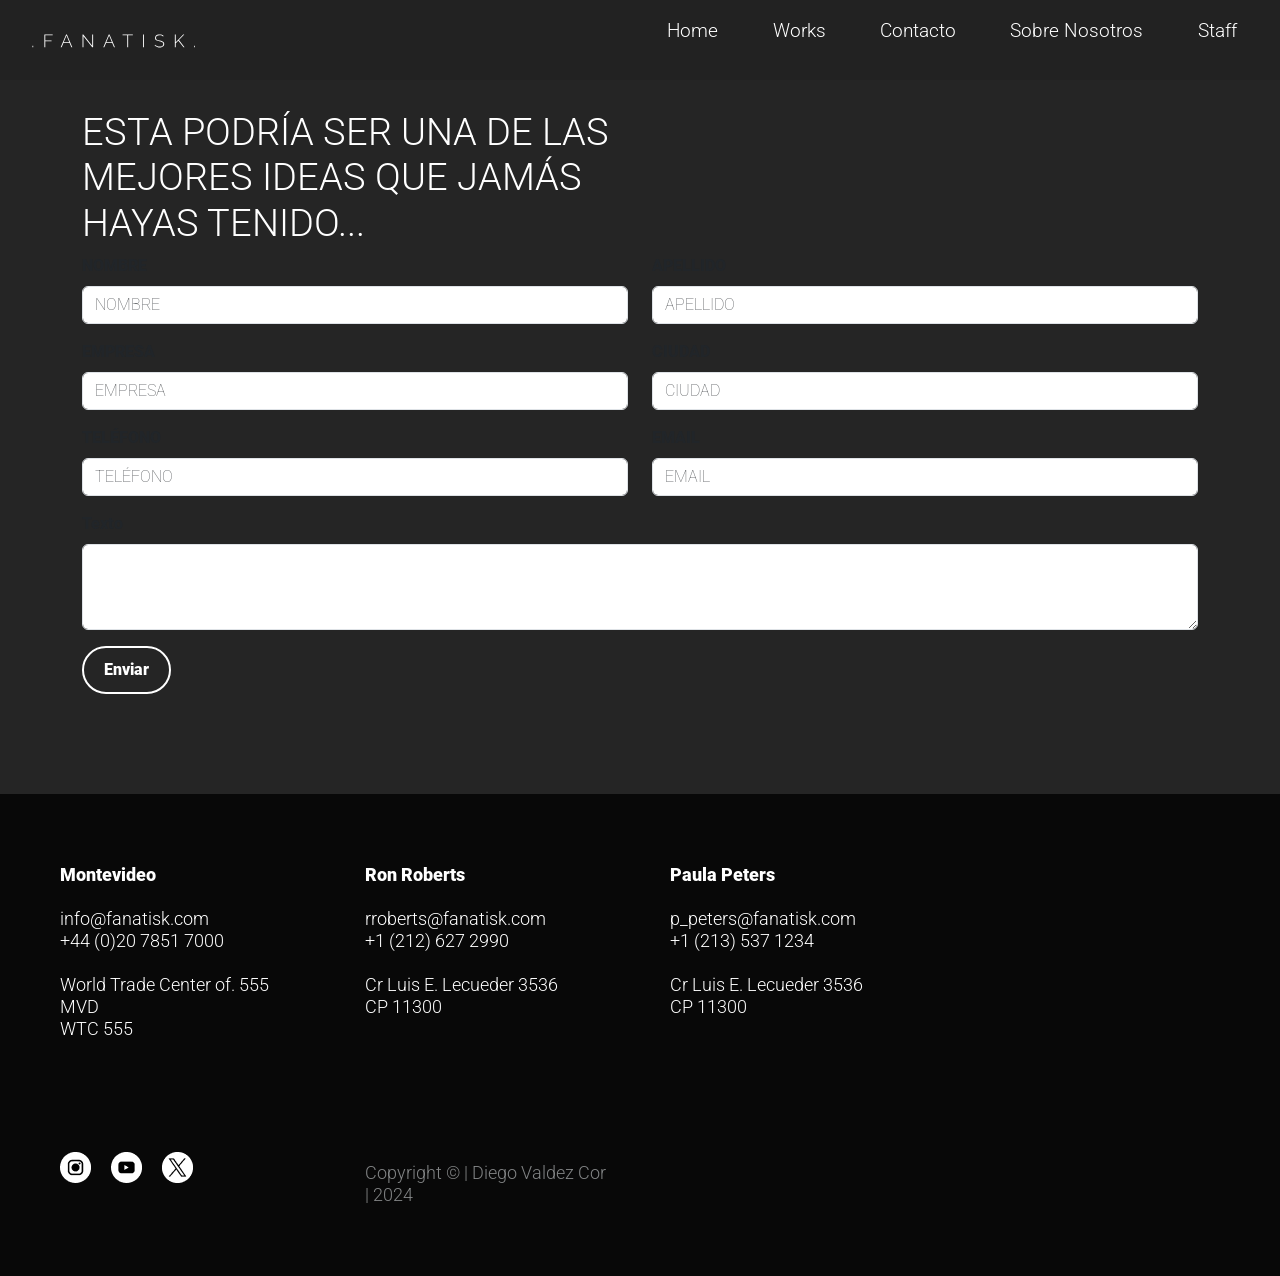
==== commit f73ac56b: "Ajustes de menú hamburguesa y de tarjetas de directores en sección Staff,  para pantallas medianas y" ====
--- a/paginas/contacto.html
+++ b/paginas/contacto.html
@@ -62,126 +62,89 @@
     </header>
     <!-- Contenido principal -->
     <main>
-
-      <div class="main-title"><h1>Contacto</h1></div>
-      <section class="container-fluid">
-        <div class="row justify-content-center">
-          <div class="card mx-2" style="width: 18rem;">
-            <div class="card-body">
-              <h5 class="card-title">Ron Roberts</h5>
-              <p class="card-text">Some quick example text to build on the card title and make up the bulk of the card's content.</p>
-              <a href="#" class="card-link">Card link</a>
-              <a href="#" class="card-link">mail@mail.com</a>
-            </div>
-          </div>
-          <div class="card mx-2" style="width: 18rem;">
-            <div class="card-body">
-              <h5 class="card-title">Rita Rivers</h5>
-              <p class="card-text">Some quick example text to build on the card title and make up the bulk of the card's content.</p>
-              <a href="#" class="card-link">Card link</a>
-              <a href="#" class="card-link">mail@mail.com</a>
-            </div>
+      <div class="container">
+        <div class="row">
+          <div class="col-md-6">
+            <h1 class="h1-custom">ESTA PODRÍA SER UNA DE LAS MEJORES IDEAS QUE JAMÁS HAYAS TENIDO...</h1>
           </div>
         </div>
-      </section>
+      </div>
+      <!-- Formulario de contacto -->
+            <div class="container">
+                <form class="form-custom">
+                  <div class="row mb-3">
+                      <div class="col">
+                          <label for="nombre" class="form-label">NOMBRE</label>
+                          <input type="text" class="form-control" id="nombre" placeholder="NOMBRE">
+                      </div>
+                      <div class="col">
+                          <label for="apellido" class="form-label">APELLIDO</label>
+                          <input type="text" class="form-control" id="apellido" placeholder="APELLIDO">
+                      </div>
+                  </div>
+                  <div class="row mb-3">
+                      <div class="col">
+                          <label for="empresa" class="form-label">EMPRESA</label>
+                          <input type="text" class="form-control" id="empresa" placeholder="EMPRESA">
+                      </div>
+                      <div class="col">
+                          <label for="ciudad" class="form-label">CIUDAD</label>
+                          <input type="text" class="form-control" id="ciudad" placeholder="CIUDAD">
+                      </div>
+                  </div>
+                  <div class="row mb-3">
+                      <div class="col">
+                          <label for="telefono" class="form-label">TELÉFONO</label>
+                          <input type="tel" class="form-control" id="telefono" placeholder="TELÉFONO">
+                      </div>
+                      <div class="col">
+                          <label for="email" class="form-label">EMAIL</label>
+                          <input type="email" class="form-control" id="email" placeholder="EMAIL">
+                      </div>
+                  </div>
+                  <div class="mb-3">
+                      <label for="texto" class="form-label">Texto</label>
+                      <textarea class="form-control" id="texto" rows="3"></textarea>
+                  </div>
+                  <button type="submit" class="btn btn-custom">Enviar</button>
+              </form>
+            </div>
+      </main>
+    <!-- Pie de página -->
+    <footer class="footer1">
+	
+      <div class="f2_wrap">
+        
+        <div class="f2 f2_3 fade visible">	
+          <p class="f2_title"><strong>Montevideo</strong></p>
+          <p><a href="mailto:info@fanatisk.com">info@fanatisk.com</a><br>+44 (0)20 7851 7000</p><p>World Trade Center of. 555<br>MVD<br>WTC 555</p>
+        </div>
+        
+        <div class="f2 fade visible">	
+          <p class="f2_title"><strong>Ron Roberts</strong></p>
+          <p><a href="mailto:rroberts@fanatisk.com">rroberts@fanatisk.com</a><br>+1 (212) 627 2990</p>
+          <p>Cr Luis E. Lecueder 3536 <br>CP 11300</p>
+        </div>
+        
+        <div class="f2 fade visible">	
+          <p class="f2_title"><strong>Paula Peters</strong></p>
+          <p><a href="mailto:p_peters@fanatisk.com">p_peters@fanatisk.com</a><br>+1 (213) 537 1234</p><p>Cr Luis E. Lecueder 3536<br>CP 11300</p>
+        </div>
+      
+      </div>
+      <div class="f3_wrap">
+        
+        <div class="f3 fade visible">
+          <a class="f_insta" target="_blank" href="https://www.instagram.com"></a>
+          <a class="f_yt" target="_blank" href="https://www.youtube.com/"></a>
+          <a class="f_tw" target="_blank" href="https://twitter.com"></a>      
+        </div>
 
-      <!-- Formulario de contacto -->
-      <div class="container text-center">
-        <div class="row">
-          <form class="row g-3">
-            <div class="col-md-6">
-              <label for="inputEmail4" class="form-label">Email</label>
-              <input type="email" class="form-control" id="inputEmail4">
-            </div>
-            <div class="col-md-6">
-              <label for="inputPassword4" class="form-label">Password</label>
-              <input type="password" class="form-control" id="inputPassword4">
-            </div>
-            <div class="col-12">
-              <label for="inputAddress" class="form-label">Address</label>
-              <input type="text" class="form-control" id="inputAddress" placeholder="1234 Main St">
-            </div>
-            <div class="col-12">
-              <label for="inputAddress2" class="form-label">Address 2</label>
-              <input type="text" class="form-control" id="inputAddress2" placeholder="Apartment, studio, or floor">
-            </div>
-            <div class="col-md-6">
-              <label for="inputCity" class="form-label">City</label>
-              <input type="text" class="form-control" id="inputCity">
-            </div>
-            <div class="col-md-4">
-              <label for="inputState" class="form-label">State</label>
-              <select id="inputState" class="form-select">
-                <option selected>Choose...</option>
-                <option>...</option>
-              </select>
-            </div>
-            <div class="col-md-2">
-              <label for="inputZip" class="form-label">Zip</label>
-              <input type="text" class="form-control" id="inputZip">
-            </div>
-            <div class="col-12">
-              <div class="form-check">
-                <input class="form-check-input" type="checkbox" id="gridCheck">
-                <label class="form-check-label" for="gridCheck">
-                  Check me out
-                </label>
-              </div>
-            </div>
-            <div class="col-12">
-              <button type="submit" class="btn btn-primary my-button">Sign in</button>
-            </div>
-          </form>
+        <div class="f3 f3_2 fade visible">
+          <p><a target="_blank" href="https://github.com/DValCor?tab=repositories">Copyright © | Diego Valdez Cor | 2024</a></p>
         </div>
       </div>
-
-    </main>
-    <!-- Pie de página -->
-    <footer class="custom-footer">
-
-      <div class="container py-4 py-lg-5">
-
-        <!-- Contenedor Info Directores -->
-        <div class="row">
-            <div class="col-sm-4 col-md-2 text-lg-start d-flex flex-column">
-                <h3 class="fs-6 fw-bold">Ron Roberts</h3>
-                <ul class="list-unstyled">
-                    <li>Director | Productor</li>
-                    <li>+598 000 000 000</li>
-                    <li><a href="#">email@mail.com</a></li>
-                </ul>
-            </div>
-            <div class="col-sm-4 col-md-2 text-lg-start d-flex flex-column">
-              <h3 class="fs-6 fw-bold">Rita Rivers</h3>
-              <ul class="list-unstyled">
-                  <li>Director | Productor</li>
-                  <li>+598 000 000 000</li>
-                  <li><a href="#">email@mail.com</a></li>
-                </ul>
-            </div>
-        
-            <!-- Contenedor Copyright y RRSS Icons -->
-        <div class="text-muted d-flex justify-content-between align-items-center pt-3">
-          <p class="mb-0">Fanatisk® | Derechos reservados | G. Ramírez 0000 | 2211 00 00</p>
-          <ul class="list-inline mb-0">
-            <li class="list-inline-item">
-              <a href="https://twitter.com/home?lang=es" class="icon-X" target="_blank">
-                <img src="../imagenes/RRSS/X-Black.png" alt="X" />
-              </a>
-            </li>
-            <li class="list-inline-item">
-              <a href="https://www.instagram.com/" class="icon-IG" target="_blank">
-                <img src="../imagenes/RRSS/IG-Black.png" alt="Instagram" />
-              </a>
-            </li>
-            <li class="list-inline-item">
-              <a href="https://www.youtube.com/" class="icon-YT" target="_blank">
-                <img src="../imagenes/RRSS/YT-Black.png" alt="Youtube" />
-              </a>
-            </li>
-          </ul>
-        </div>  
-      </div>
+      
     </footer>
     <!-- Script Bootstrap -->
     <script src="https://cdn.jsdelivr.net/npm/@popperjs/core@2.10.2/dist/umd/popper.min.js" integrity="sha384-7+zCNj/IqJ95wo16oMtfsKbZ9ccEh31eOz1HGyDuCQ6wgnyJNSYdrPa03rtR1zdB" crossorigin="anonymous"></script>
--- a/estilos/estilos.css
+++ b/estilos/estilos.css
@@ -34,8 +34,9 @@
   background-color: #252525;
 }
 
-
-/*NAV*/
+/*HOME----------------------------------------------------------------------------------------------------------------------------------------------*/
+
+/*Nav-----------------------------*/
 
 .navbar img {
   filter: invert(100%);
@@ -100,7 +101,21 @@
   transition: all 0.3s;
 }
 
-@media (min-width: 768px) {
+.enlace {
+  font-size: 1.2rem;
+  color: #fff;
+  font-weight: 300;
+  transition: all 0.3s;
+  padding: 0.2rem 0.7rem;
+}
+
+.enlace:hover {
+  color: #ff164b;
+}
+
+/* Media query para pantallas pequeñas */
+
+@media (min-width: 992px) {
   .ul_enlace {
     position: static;
     width: auto;
@@ -113,17 +128,6 @@
   }
 }
 
-.enlace {
-  font-size: 1.2rem;
-  color: #fff;
-  font-weight: 300;
-  transition: all 0.3s;
-  padding: 0.2rem 0.7rem;
-}
-
-.enlace:hover {
-  color: #ff164b;
-}
 
 @media (max-width: 576px) {
   .enlace {
@@ -131,14 +135,14 @@
   }
 }
 
-@media (min-width: 768px) {
+@media (min-width: 992px) {
   .labe_hamburguesa {
     display: none;
   }
 }
 
 
-/*Main Titles*/
+/*Main titles-----------------------------*/
 
 .main-title {
   text-align: center;
@@ -151,7 +155,7 @@
   color: #fff;
 }
 
-/*Sección Feed con cards de trabajos realizados*/
+/*Sección Feed con cards de trabajos realizados-----------------------------*/
 
 .card-overlay {
   position: absolute;
@@ -159,7 +163,6 @@
   left: 0;
   width: 100%;
   height: 100%;
-  mix-blend-mode: multiply;
   background-color: rgba(255, 22, 75, 0.8);
   opacity: 0;
   transition: opacity 0.3s ease-in-out;
@@ -188,19 +191,19 @@
   transform: translate(-50%, -50%) translateY(0); 
 }
 
-/*work-cards*/
+/*work-cards-----------------------------*/
 
 .card-group {
   margin: -2px;
 }
 
-/*Sección Info*/
+/*Sección Info-----------------------------*/
 
 .altura_texto {
   height: 200px;
 }
 
-/*director-cards*/
+/*STAFF----------------------------------------------------------------------------------------------------------------------------------------------*/
 
 .director-info-section {
   text-align: left;
@@ -215,17 +218,6 @@
   padding: 20px;
 }
 
-.director-info-section button {
-  margin: 10px 0 0 0;
-  padding: 10px 20px;
-  font-size: 16px;
-  background-color: transparent;
-  color: #fff;
-  border: 2px solid #fff;
-  border-radius: 50px;
-  cursor: pointer;
-}
-
 .director-info-section h2,
 p {
   line-height: 1.5;
@@ -275,18 +267,52 @@
   display: block;
 }
 
-/*BUTTON Ver Más*/
-
-.my-button {
-  margin-left: 50px;
-  padding: 10px 20px;
-  font-size: 16px;
-  background-color: transparent;
-  color: #fff;
-  border: 2px solid #fff;
-  border-radius: 50px;
-  cursor: pointer;
-}
+/*Bloque de texto que aparece al hacer click sobre imagen -----------------------------*/
+.director-txt1 {
+  display: none; 
+}
+
+#ron-info:target {
+  display: block; 
+}
+
+#rita-info:target {
+  display: block;
+}
+
+#dylan-info:target {
+  display: block;
+}
+
+#paula-info:target {
+  display: block;
+}
+
+/* Estilos base para la sección de directores-----------------------------*/
+@media (max-width: 768px) {
+  .director-cards-wrap {
+    flex-direction: column;
+    justify-content: center;
+    align-items: center;
+  }
+}
+
+@media (max-width: 1024px) {
+  .director-div {
+    width: 100%;
+    max-width: 300px; /* Limita el ancho de las tarjetas */
+    margin-bottom: 20px;
+  }
+  .director-div img {
+    width: 100%;
+    height: auto; /* Ajusta la altura de las imágenes de forma proporcional */
+  }
+  .overlay p {
+    margin-top: 150px; /* Ajusta el margen superior del texto */
+  }
+}
+
+
 
 /*info-section*/
 
@@ -366,6 +392,13 @@
 }
 
 /*Contact*/
+.h1-custom {
+  font-size: calc(25px + 1.0vw);
+  font-family: 'Roboto', sans-serif;
+  font-weight:300;
+  color: #ffffff;
+  margin-top: 30px;
+}
 
 .card {
   background-color: #252525;
@@ -382,25 +415,18 @@
 
 /*Form*/
 
-form {
-  max-width: 400px;
-  margin: 0 auto;
-}
-
-label {
-  display: block;
-  margin-bottom: 8px;
-}
-
-input,
-textarea {
-  width: 100%;
-  padding: 8px;
-  margin-bottom: 16px;
-  box-sizing: border-box;
-}
-
-button {
+.main-title h1 {
+  text-transform: uppercase;  
+}
+
+.form-control {
+  font-family: "Roboto", sans-serif;
+  font-weight: 100;
+  font-style: normal;
+ 
+}
+
+.btn-custom {
   padding: 10px 20px;
   font-size: 16px;
   background-color: transparent;
@@ -411,36 +437,220 @@
   margin-bottom: 100px;
 }
 
+.btn-custom:hover {
+  color: #ff164b;
+  border: 2px solid #ff164b;
+}
+
+
 /*Footer*/
-.custom-footer {
-  font-family: "Roboto", sans-serif;
-  font-weight: 100;
-  background-color: #222222; 
-  color: #fff; 
-}
-
-.custom-footer a {
-  color: #fff; 
-}
-
-/*Hover icons*/
-
-.icon-X:hover img,
-.icon-IG:hover img,
-.icon-YT:hover img {
-  transform: scale(1.2);
-  opacity: 0.8;
-  transition: transform 0.5s ease-in-out;
-}
-
-.icon-X:hover img {
-  content: url(../imagenes/RRSS/X-Red.png);
-}
-
-.icon-IG:hover img {
-  content: url(../imagenes/RRSS/IG-Red.png);
-}
-
-.icon-YT:hover img {
-  content: url(../imagenes/RRSS/YT-Red.png);
-}+
+.footer1 {
+  width: 100%;
+  float: left;
+  padding-top: 60px;
+  padding-bottom: 60px;
+  background-color: #080808;
+}
+
+.fade.visible, .fade_delay.visible {
+  opacity: 1;
+  transform: translate(0, 0);
+}
+.fade, .fade_delay {
+  opacity: 0;
+  transform: translate(0, 20px);
+  transition: all 1s;
+}
+.f1_wrap {
+  width: 75%;
+  margin-right: 25%;
+  float: left;
+  box-sizing: border-box;
+  padding-left: 60px;
+  padding-right: 60px;
+  padding-bottom: 90px;
+}
+
+.f2_wrap {
+  width: 100%;
+  float: left;
+  box-sizing: border-box;
+  padding-left: 60px;
+  padding-bottom: 60px;
+}
+
+.fade.visible, .fade_delay.visible {
+  opacity: 1;
+  transform: translate(0, 0);
+}
+.fade, .fade_delay {
+  opacity: 0;
+  transform: translate(0, 20px);
+  transition: all 1s;
+}
+.f2 {
+  width: 25%;
+  float: left;
+  box-sizing: border-box;
+  padding-right: 60px;
+  padding-bottom: 30px;
+}
+
+p.f2_title {
+  font-size: 22px;
+  line-height: 28px;
+  margin-bottom: 0;
+}
+
+.f2 p {
+  font-size: 18px;
+  line-height: 22px;
+  margin-bottom: 22px;
+}
+
+.fade.visible, .fade_delay.visible {
+  opacity: 1;
+  transform: translate(0, 0);
+}
+.fade, .fade_delay {
+  opacity: 0;
+  transform: translate(0, 20px);
+  transition: all 1s;
+}
+.f2 {
+  width: 25%;
+  float: left;
+  box-sizing: border-box;
+  padding-right: 60px;
+  padding-bottom: 30px;
+}
+
+.f3_wrap {
+  width: 100%;
+  float: left;
+  box-sizing: border-box;
+  padding-left: 60px;
+}
+.f3, .f3, .f3 {
+  width: 25%;
+  float: left;
+  box-sizing: border-box;
+  padding-right: 60px;
+}
+
+a.f_insta, a.f_yt, a.f_tw {
+  display: inline-block;
+  width: 31px;
+  height: 31px;
+  float: left;
+  margin-right: 20px;
+  transition: background-image 0.8s ease;
+}
+
+a {
+  text-decoration: none;
+}
+
+.fade.visible, .fade_delay.visible {
+  opacity: 1;
+  transform: translate(0, 0);
+}
+
+.f3 p, .f3 p a {
+  color: #828485;
+}
+.f3 p {
+  font-size: 18px;
+  line-height: 22px;
+}
+
+/*RRSS Icono*/
+
+/* Establecer las imágenes por defecto */
+.f_insta {
+  background-image: url('../imagenes/RRSS/IG-White.png');
+}
+
+.f_yt {
+  background-image: url('../imagenes/RRSS/YT-White.png');
+}
+
+.f_tw {
+  background-image: url('../imagenes/RRSS/X-White.png');
+}
+
+/* Cambiar las imágenes al hacer hover */
+.f_insta:hover {
+  background-image: url('../imagenes/RRSS/IG-Red.png');
+}
+
+.f_yt:hover {
+  background-image: url('../imagenes/RRSS/YT-Red.png');
+}
+
+.f_tw:hover {
+  background-image: url('../imagenes/RRSS/X-Red.png');
+}
+
+/* Estilos para pantallas medianas */
+@media (max-width: 992px) {
+  .f2_wrap,
+  .f3_wrap {
+    padding-left: 30px;
+    padding-right: 30px;
+  }
+  .f2 {
+    width: 50%;
+    padding-right: 30px;
+  }
+  .f3,
+  .f3_2 {
+    width: 50%;
+    padding-right: 30px;
+  }
+}
+
+/* Estilos para pantallas pequeñas */
+@media (max-width: 768px) {
+  .f2_wrap,
+  .f3_wrap {
+    padding-left: 15px;
+    padding-right: 15px;
+  }
+  .f2,
+  .f3,
+  .f3_2 {
+    width: 100%;
+    padding-right: 0;
+  }
+}
+
+
+
+
+
+
+
+
+
+
+
+
+
+
+
+
+
+
+
+
+
+
+
+
+
+
+
+
+
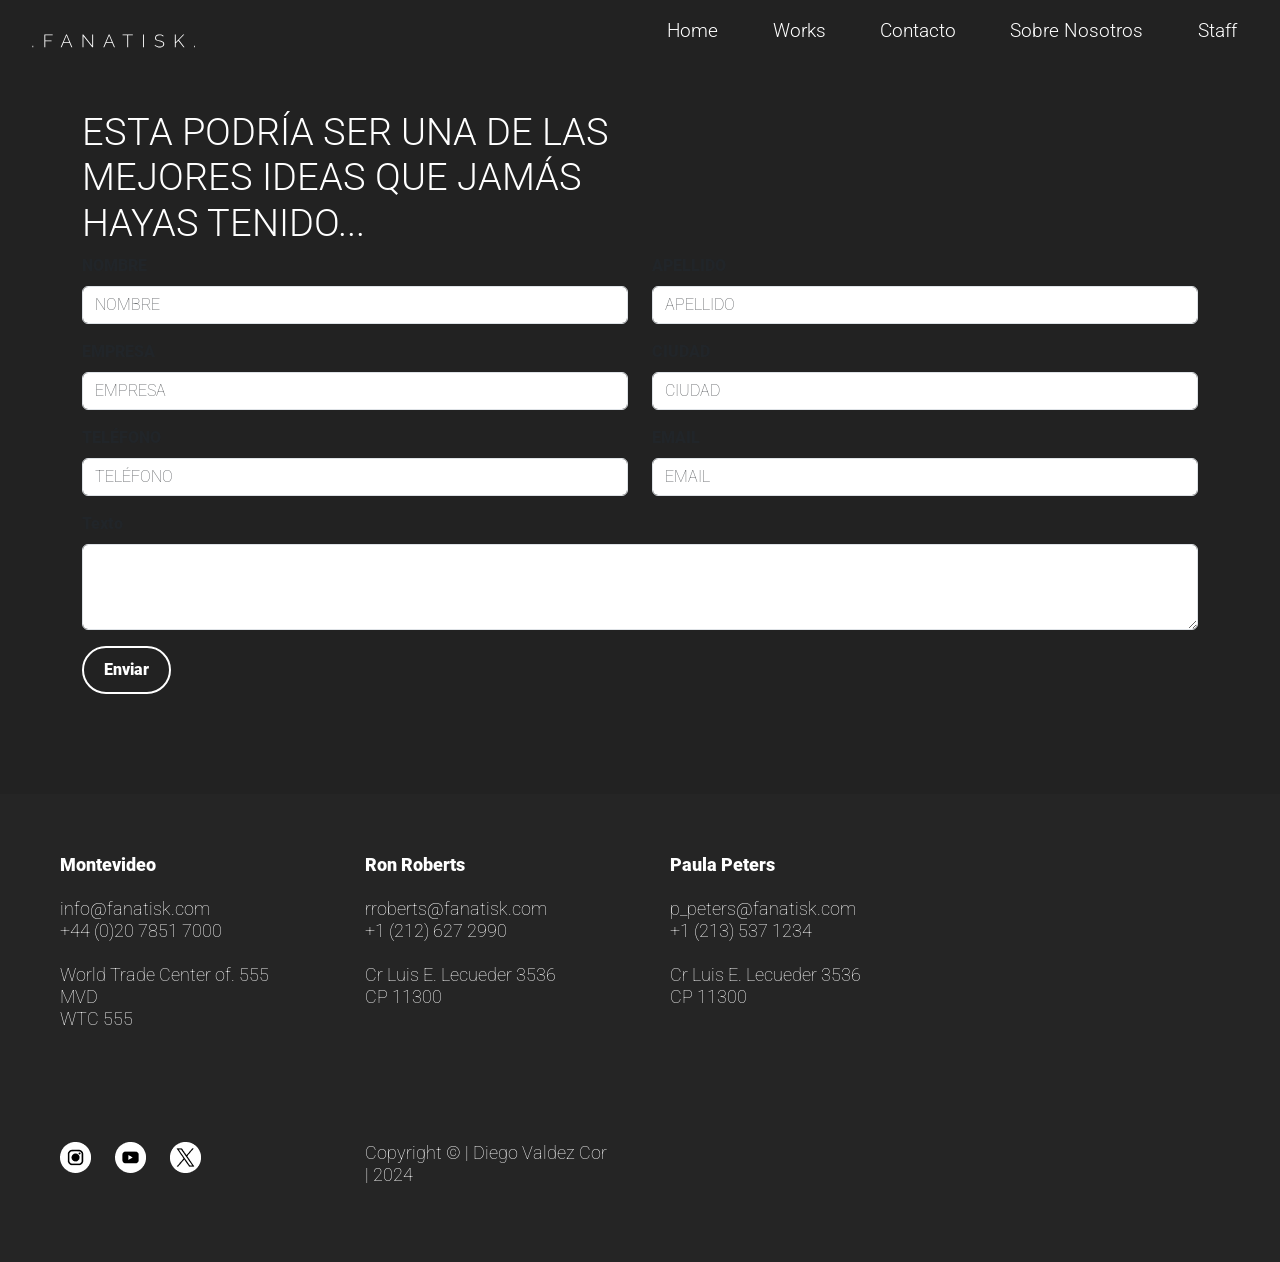
==== commit bb0c6ca9: "Aplicación de etiquetas SEO" ====
--- a/paginas/contacto.html
+++ b/paginas/contacto.html
@@ -4,6 +4,10 @@
     <meta charset="UTF-8" />
     <meta name="viewport" content="width=device-width, initial-scale=1.0" />
     <link href="https://cdn.jsdelivr.net/npm/bootstrap@5.1.3/dist/css/bootstrap.min.css" rel="stylesheet" integrity="sha384-1BmE4kWBq78iYhFldvKuhfTAU6auU8tT94WrHftjDbrCEXSU1oBoqyl2QvZ6jIW3" crossorigin="anonymous">
+    <!--SEO-->
+    <meta name="description" content="Somos una productora audiovisual versátil">
+    <meta name="keywords" content="producción audiovisual, video, cine, televisión, multimedia, grabación, edición, postproducción, contenido digital, storytelling, animación, efectos especiales, cortometraje, largometraje, documental, comercial, publicidad, promocional, videoclip, eventos, streaming, transmisión en vivo, equipo audiovisual, dirección de fotografía, guion, sonido, música, voz en off, estudio de grabación, estudio de filmación, cámaras, iluminación, montaje, colorización, cinematografía, arte audiovisual.">
+    <meta name="author" content="Diego Valdez Cor">
     <!-- Fuentes -->
     <link rel="preconnect" href="https://fonts.googleapis.com" />
     <link rel="preconnect" href="https://fonts.gstatic.com" crossorigin />
--- a/estilos/estilos.css
+++ b/estilos/estilos.css
@@ -1,43 +1,29 @@
+@charset "UTF-8";
+
+/*VARIABLES*/
 /*FORMATO*/
-
 * {
   margin: 0;
   padding: 0;
   box-sizing: border-box;
 }
 
-/*FONTS*/
-
-  @font-face {
-  font-family: "Roboto";
-  src: url("../fonts/Roboto-Black.ttf"), url("../fonts/Roboto-BlackItalic.ttf"),
-  url("../fonts/Roboto-Bold.ttf"),url("../fonts/Roboto-LightItalic.ttf"),
-  url("../fonts/Roboto-BoldItalic.ttf"),url("../fonts/Roboto-Medium.ttf")
-  url("../fonts/Roboto-Italic.ttf"),url("../fonts/Roboto-MediumItalic.ttf")
-  url("../fonts/Roboto-Light.ttf");
-  }
-
-  @font-face {
-    font-family: "Raleway";
-    src: url("../fonts/Raleway-Italic-VariableFont_wght.ttf") format("truetype"),
-    url("../fonts/Raleway-VariableFont_wght.ttf") format("truetype"),
-    url("../fonts/static/Raleway-Black.ttf") format("truetype"),
-    url("../fonts/static/Raleway-Bold.ttf") format("truetype"),
-    url("../fonts/static/Raleway-ExtraBold.ttf") format("truetype");
-  }
-
-
-  /*BODY*/
-
 body {
   font-family: "Roboto", sans-serif;
-  background-color: #252525;
-}
-
-/*HOME----------------------------------------------------------------------------------------------------------------------------------------------*/
-
+  background-color: #222222;
+}
+
+/*FONTS*/
+@font-face {
+  font-family: "Roboto";
+  src: url("../fonts/Roboto-Black.ttf"), url("../fonts/Roboto-BlackItalic.ttf"), url("../fonts/Roboto-Bold.ttf"), url("../fonts/Roboto-LightItalic.ttf"), url("../fonts/Roboto-BoldItalic.ttf"), url("../fonts/Roboto-Medium.ttf") url("../fonts/Roboto-Italic.ttf"), url("../fonts/Roboto-MediumItalic.ttf") url("../fonts/Roboto-Light.ttf");
+}
+@font-face {
+  font-family: "Raleway";
+  src: url("../fonts/Raleway-Italic-VariableFont_wght.ttf") format("truetype"), url("../fonts/Raleway-VariableFont_wght.ttf") format("truetype"), url("../fonts/static/Raleway-Black.ttf") format("truetype"), url("../fonts/static/Raleway-Bold.ttf") format("truetype"), url("../fonts/static/Raleway-ExtraBold.ttf") format("truetype");
+}
+/*NAV*/
 /*Nav-----------------------------*/
-
 .navbar img {
   filter: invert(100%);
 }
@@ -78,7 +64,6 @@
 .menu_hamburguesa:checked + .ul_enlace {
   height: calc(100vh - 80px);
 }
-
 
 .list_icon {
   color: #fff;
@@ -114,7 +99,6 @@
 }
 
 /* Media query para pantallas pequeñas */
-
 @media (min-width: 992px) {
   .ul_enlace {
     position: static;
@@ -127,36 +111,17 @@
     left: auto;
   }
 }
-
-
 @media (max-width: 576px) {
   .enlace {
     font-size: 2em;
   }
 }
-
 @media (min-width: 992px) {
   .labe_hamburguesa {
     display: none;
   }
 }
-
-
-/*Main titles-----------------------------*/
-
-.main-title {
-  text-align: center;
-  margin-top: 100px;
-  margin-bottom: 100px;
-}
-
-.main-title h1 {
-  margin: 0;
-  color: #fff;
-}
-
-/*Sección Feed con cards de trabajos realizados-----------------------------*/
-
+/*HOME*/
 .card-overlay {
   position: absolute;
   top: 0;
@@ -180,30 +145,33 @@
   top: 50%;
   left: 50%;
   transform: translate(-50%, -50%) translateY(60%);
-  color: white;
+  color: #fff;
   opacity: 0;
   transition: opacity 0.3s ease-in-out, transform 0.6s ease-in-out;
   z-index: 1;
 }
 
 .card:hover h2 {
-  opacity: 1; 
-  transform: translate(-50%, -50%) translateY(0); 
-}
-
-/*work-cards-----------------------------*/
-
-.card-group {
-  margin: -2px;
-}
-
-/*Sección Info-----------------------------*/
-
-.altura_texto {
-  height: 200px;
-}
-
-/*STAFF----------------------------------------------------------------------------------------------------------------------------------------------*/
+  opacity: 1;
+  transform: translate(-50%, -50%) translateY(0);
+}
+
+/*WORK*/
+.text-start {
+  color: #fff;
+  font-weight: 100;
+  font-size: calc(10px + 0.5vw);
+}
+
+/*STAFF*/
+.main-title {
+  text-align: center;
+  margin-top: 100px;
+  margin-bottom: 100px;
+  color: #fff;
+  font-weight: 100;
+  font-family: "Roboto", sans-serif;
+}
 
 .director-info-section {
   text-align: left;
@@ -219,7 +187,7 @@
 }
 
 .director-info-section h2,
-p {
+.director-info-section p {
   line-height: 1.5;
   color: #fff;
   margin-top: 10px;
@@ -269,11 +237,11 @@
 
 /*Bloque de texto que aparece al hacer click sobre imagen -----------------------------*/
 .director-txt1 {
-  display: none; 
+  display: none;
 }
 
 #ron-info:target {
-  display: block; 
+  display: block;
 }
 
 #rita-info:target {
@@ -296,107 +264,56 @@
     align-items: center;
   }
 }
-
 @media (max-width: 1024px) {
   .director-div {
     width: 100%;
-    max-width: 300px; /* Limita el ancho de las tarjetas */
+    max-width: 300px;
     margin-bottom: 20px;
   }
   .director-div img {
     width: 100%;
-    height: auto; /* Ajusta la altura de las imágenes de forma proporcional */
+    height: auto;
   }
   .overlay p {
-    margin-top: 150px; /* Ajusta el margen superior del texto */
-  }
-}
-
-
-
-/*info-section*/
-
-.info-section {
-  margin: 130px 0 50px 0;
-}
-
-.info-txt1 {
-  font-family: "Roboto", sans-serif;
-  font-weight: 100;
-  font-style: normal;
-  line-height: 1.5;
-  margin-left: 50px;
-  width: 600px;
-  color: #fff;
-}
-
-/*Service cards*/
-
-.srvice-cards {
-  display: flex;
-  width: 95%;
-}
-
-.service-cards-container {
-  display: flex;
-  width: 100%;
-}
-
-.half-width {
-  flex: 1;
-  box-sizing: border-box;
-}
-
-.full-width {
-  width: 100%;
-  box-sizing: border-box;
-}
-
-.service-info-section {
-  text-align: center;
-}
-
-.service {
-  margin: 70px 0 70px 0;
-  text-align: center;
-}
-
-/*Servicios*/
-
+    margin-top: 150px;
+  }
+}
+/*SOBRE NOSOTROS*/
 .white {
   background-color: #fff;
 }
+
 .servicios_encabezados {
   font-size: calc(10px + 9.9vw);
-  font-family: 'Helvetica Neue', sans-serif;
-  font-weight:900;
+  font-family: "Helvetica Neue", sans-serif;
+  font-weight: 900;
   color: #222222;
 }
 
 .servicios_link {
-  font-size: calc(10px + 1.0vw);
-  font-weight:600;
+  font-size: calc(10px + 1vw);
+  font-weight: 600;
 }
 
 .servicios_link a {
-  color: #222222; 
-  font-family: 'Helvetica Neue', sans-serif; 
+  color: #222222;
+  font-family: "Helvetica Neue", sans-serif;
   text-decoration: underline;
 }
 
 .servicios_parrafo {
-  font-size: calc(5px + 1.0vw);
-  font-family: 'Roboto', sans-serif;
-  font-weight:300;
-  color: #ffffff;
-}
-
-/*Contact*/
+  font-size: calc(5px + 1vw);
+  font-family: "Roboto", sans-serif;
+  font-weight: 300;
+  color: #fff;
+}
+
+/*CONTACTO*/
 .h1-custom {
-  font-size: calc(25px + 1.0vw);
-  font-family: 'Roboto', sans-serif;
-  font-weight:300;
-  color: #ffffff;
+  font-size: calc(25px + 1vw);
+  font-family: "Roboto", sans-serif;
+  font-weight: 300;
+  color: #fff;
   margin-top: 30px;
 }
 
@@ -406,24 +323,22 @@
 }
 
 .card h5,
-p,
-a {
+.card p,
+.card a {
   color: #fff;
   font-family: "Roboto", sans-serif;
   font-weight: 300;
 }
 
 /*Form*/
-
 .main-title h1 {
-  text-transform: uppercase;  
+  text-transform: uppercase;
 }
 
 .form-control {
   font-family: "Roboto", sans-serif;
   font-weight: 100;
   font-style: normal;
- 
 }
 
 .btn-custom {
@@ -442,26 +357,26 @@
   border: 2px solid #ff164b;
 }
 
-
-/*Footer*/
-
+/*FOOTER*/
 .footer1 {
   width: 100%;
   float: left;
   padding-top: 60px;
   padding-bottom: 60px;
-  background-color: #080808;
+  background-color: #252525;
 }
 
 .fade.visible, .fade_delay.visible {
   opacity: 1;
   transform: translate(0, 0);
 }
+
 .fade, .fade_delay {
   opacity: 0;
   transform: translate(0, 20px);
   transition: all 1s;
 }
+
 .f1_wrap {
   width: 75%;
   margin-right: 25%;
@@ -480,15 +395,39 @@
   padding-bottom: 60px;
 }
 
-.fade.visible, .fade_delay.visible {
+.f2 {
+  width: 25%;
+  float: left;
+  box-sizing: border-box;
+  padding-right: 60px;
+  padding-bottom: 30px;
+}
+
+p.f2_title {
+  font-size: 22px;
+  line-height: 28px;
+  margin-bottom: 0;
+}
+
+.f2 p {
+  font-size: 18px;
+  font-weight: 100;
+  line-height: 22px;
+  margin-bottom: 22px;
+  color: #fff;
+}
+
+.fade.visible.visible, .fade_delay.visible {
   opacity: 1;
   transform: translate(0, 0);
 }
+
 .fade, .fade_delay {
   opacity: 0;
   transform: translate(0, 20px);
   transition: all 1s;
 }
+
 .f2 {
   width: 25%;
   float: left;
@@ -497,42 +436,14 @@
   padding-bottom: 30px;
 }
 
-p.f2_title {
-  font-size: 22px;
-  line-height: 28px;
-  margin-bottom: 0;
-}
-
-.f2 p {
-  font-size: 18px;
-  line-height: 22px;
-  margin-bottom: 22px;
-}
-
-.fade.visible, .fade_delay.visible {
-  opacity: 1;
-  transform: translate(0, 0);
-}
-.fade, .fade_delay {
-  opacity: 0;
-  transform: translate(0, 20px);
-  transition: all 1s;
-}
-.f2 {
-  width: 25%;
-  float: left;
-  box-sizing: border-box;
-  padding-right: 60px;
-  padding-bottom: 30px;
-}
-
 .f3_wrap {
   width: 100%;
   float: left;
   box-sizing: border-box;
   padding-left: 60px;
 }
-.f3, .f3, .f3 {
+
+.f3 {
   width: 25%;
   float: left;
   box-sizing: border-box;
@@ -543,54 +454,59 @@
   display: inline-block;
   width: 31px;
   height: 31px;
-  float: left;
   margin-right: 20px;
   transition: background-image 0.8s ease;
 }
 
 a {
   text-decoration: none;
-}
-
-.fade.visible, .fade_delay.visible {
+  color: #fff;
+}
+
+a:hover {
+  color: #ff164b;
+}
+
+.fade.visible.visible, .fade_delay.visible {
   opacity: 1;
   transform: translate(0, 0);
 }
 
 .f3 p, .f3 p a {
-  color: #828485;
-}
+  color: #fff;
+  font-weight: 100;
+}
+
 .f3 p {
   font-size: 18px;
   line-height: 22px;
 }
 
-/*RRSS Icono*/
-
+/*RRSS Icono-----------------------------*/
 /* Establecer las imágenes por defecto */
 .f_insta {
-  background-image: url('../imagenes/RRSS/IG-White.png');
+  background-image: url("../imagenes/RRSS/IG-White.png");
 }
 
 .f_yt {
-  background-image: url('../imagenes/RRSS/YT-White.png');
+  background-image: url("../imagenes/RRSS/YT-White.png");
 }
 
 .f_tw {
-  background-image: url('../imagenes/RRSS/X-White.png');
+  background-image: url("../imagenes/RRSS/X-White.png");
 }
 
 /* Cambiar las imágenes al hacer hover */
 .f_insta:hover {
-  background-image: url('../imagenes/RRSS/IG-Red.png');
+  background-image: url("../imagenes/RRSS/IG-Red.png");
 }
 
 .f_yt:hover {
-  background-image: url('../imagenes/RRSS/YT-Red.png');
+  background-image: url("../imagenes/RRSS/YT-Red.png");
 }
 
 .f_tw:hover {
-  background-image: url('../imagenes/RRSS/X-Red.png');
+  background-image: url("../imagenes/RRSS/X-Red.png");
 }
 
 /* Estilos para pantallas medianas */
@@ -610,7 +526,6 @@
     padding-right: 30px;
   }
 }
-
 /* Estilos para pantallas pequeñas */
 @media (max-width: 768px) {
   .f2_wrap,
@@ -624,33 +539,4 @@
     width: 100%;
     padding-right: 0;
   }
-}
-
-
-
-
-
-
-
-
-
-
-
-
-
-
-
-
-
-
-
-
-
-
-
-
-
-
-
-
-
+}/*# sourceMappingURL=estilos.css.map */
